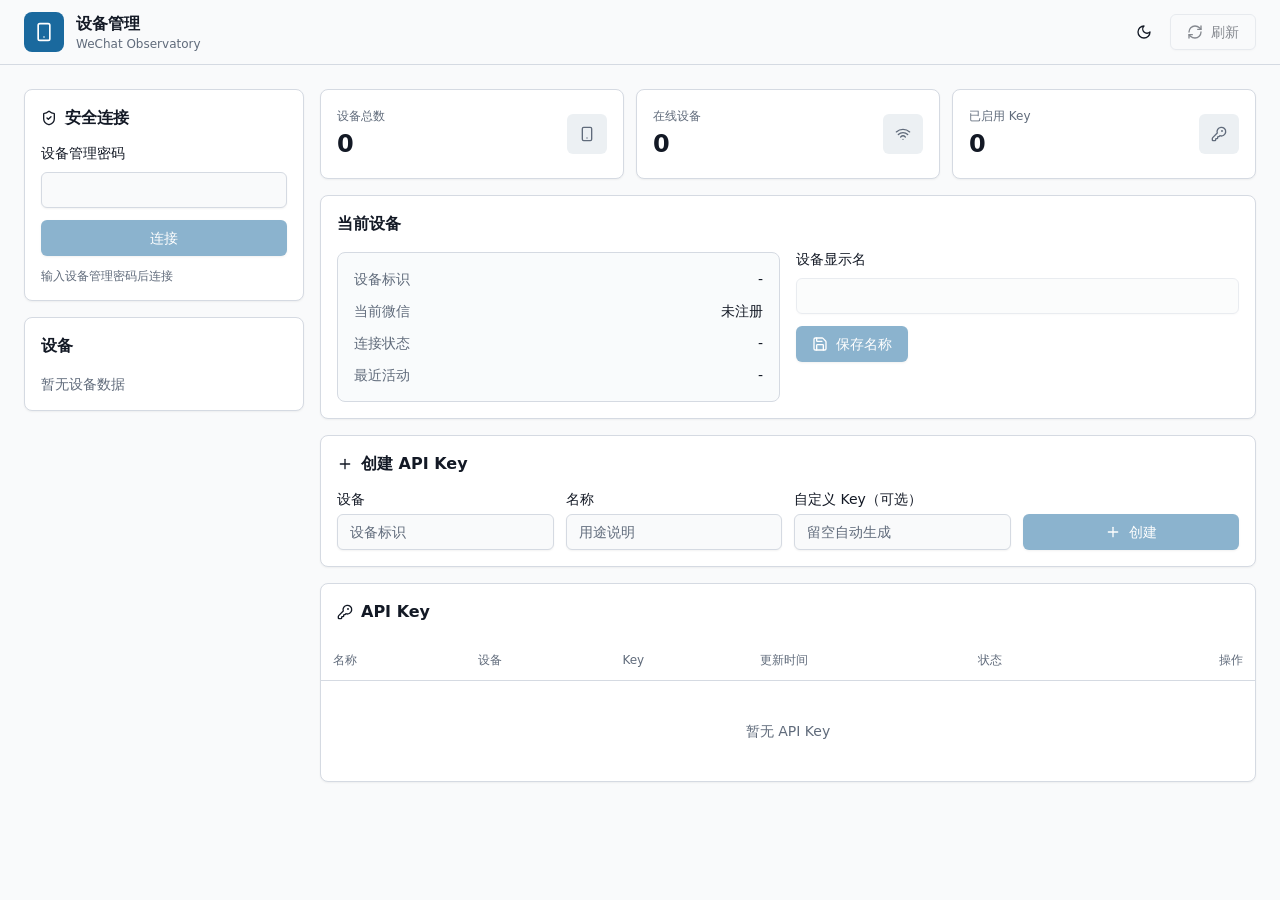
==== internal/bridge/device_dist/index.html @ bdcabf8f "Merge pull request #1 from jinshenganyuci/fix/wechat-8079 Fix WeChat 8.0.79 hooks and align module/s" ====
<!doctype html>
<html lang="zh-CN">
  <head>
    <meta charset="UTF-8" />
    <meta name="viewport" content="width=device-width, initial-scale=1.0, viewport-fit=cover" />
    <meta name="theme-color" content="#111827" />
    <meta name="apple-mobile-web-app-capable" content="yes" />
    <meta name="apple-mobile-web-app-status-bar-style" content="black-translucent" />
    <meta name="apple-mobile-web-app-title" content="设备管理" />
    <link rel="manifest" href="./device-manifest.webmanifest" />
    <link rel="icon" href="./device-icons/icon-192.png" type="image/png" />
    <link rel="apple-touch-icon" sizes="180x180" href="./device-icons/icon-180.png" />
    <title>设备管理</title>
    <script type="module" crossorigin src="./device-assets/index-0gPd97kE.js"></script>
    <link rel="stylesheet" crossorigin href="./device-assets/index-BCFhoFLR.css">
  </head>
  <body>
    <div id="root"></div>
  </body>
</html>
---- internal/bridge/device_dist/device-assets/index-BCFhoFLR.css ----
*,:before,:after{--tw-border-spacing-x: 0;--tw-border-spacing-y: 0;--tw-translate-x: 0;--tw-translate-y: 0;--tw-rotate: 0;--tw-skew-x: 0;--tw-skew-y: 0;--tw-scale-x: 1;--tw-scale-y: 1;--tw-pan-x: ;--tw-pan-y: ;--tw-pinch-zoom: ;--tw-scroll-snap-strictness: proximity;--tw-gradient-from-position: ;--tw-gradient-via-position: ;--tw-gradient-to-position: ;--tw-ordinal: ;--tw-slashed-zero: ;--tw-numeric-figure: ;--tw-numeric-spacing: ;--tw-numeric-fraction: ;--tw-ring-inset: ;--tw-ring-offset-width: 0px;--tw-ring-offset-color: #fff;--tw-ring-color: rgb(59 130 246 / .5);--tw-ring-offset-shadow: 0 0 #0000;--tw-ring-shadow: 0 0 #0000;--tw-shadow: 0 0 #0000;--tw-shadow-colored: 0 0 #0000;--tw-blur: ;--tw-brightness: ;--tw-contrast: ;--tw-grayscale: ;--tw-hue-rotate: ;--tw-invert: ;--tw-saturate: ;--tw-sepia: ;--tw-drop-shadow: ;--tw-backdrop-blur: ;--tw-backdrop-brightness: ;--tw-backdrop-contrast: ;--tw-backdrop-grayscale: ;--tw-backdrop-hue-rotate: ;--tw-backdrop-invert: ;--tw-backdrop-opacity: ;--tw-backdrop-saturate: ;--tw-backdrop-sepia: ;--tw-contain-size: ;--tw-contain-layout: ;--tw-contain-paint: ;--tw-contain-style: }::backdrop{--tw-border-spacing-x: 0;--tw-border-spacing-y: 0;--tw-translate-x: 0;--tw-translate-y: 0;--tw-rotate: 0;--tw-skew-x: 0;--tw-skew-y: 0;--tw-scale-x: 1;--tw-scale-y: 1;--tw-pan-x: ;--tw-pan-y: ;--tw-pinch-zoom: ;--tw-scroll-snap-strictness: proximity;--tw-gradient-from-position: ;--tw-gradient-via-position: ;--tw-gradient-to-position: ;--tw-ordinal: ;--tw-slashed-zero: ;--tw-numeric-figure: ;--tw-numeric-spacing: ;--tw-numeric-fraction: ;--tw-ring-inset: ;--tw-ring-offset-width: 0px;--tw-ring-offset-color: #fff;--tw-ring-color: rgb(59 130 246 / .5);--tw-ring-offset-shadow: 0 0 #0000;--tw-ring-shadow: 0 0 #0000;--tw-shadow: 0 0 #0000;--tw-shadow-colored: 0 0 #0000;--tw-blur: ;--tw-brightness: ;--tw-contrast: ;--tw-grayscale: ;--tw-hue-rotate: ;--tw-invert: ;--tw-saturate: ;--tw-sepia: ;--tw-drop-shadow: ;--tw-backdrop-blur: ;--tw-backdrop-brightness: ;--tw-backdrop-contrast: ;--tw-backdrop-grayscale: ;--tw-backdrop-hue-rotate: ;--tw-backdrop-invert: ;--tw-backdrop-opacity: ;--tw-backdrop-saturate: ;--tw-backdrop-sepia: ;--tw-contain-size: ;--tw-contain-layout: ;--tw-contain-paint: ;--tw-contain-style: }*,:before,:after{box-sizing:border-box;border-width:0;border-style:solid;border-color:#e5e7eb}:before,:after{--tw-content: ""}html,:host{line-height:1.5;-webkit-text-size-adjust:100%;-moz-tab-size:4;-o-tab-size:4;tab-size:4;font-family:ui-sans-serif,system-ui,sans-serif,"Apple Color Emoji","Segoe UI Emoji",Segoe UI Symbol,"Noto Color Emoji";font-feature-settings:normal;font-variation-settings:normal;-webkit-tap-highlight-color:transparent}body{margin:0;line-height:inherit}hr{height:0;color:inherit;border-top-width:1px}abbr:where([title]){-webkit-text-decoration:underline dotted;text-decoration:underline dotted}h1,h2,h3,h4,h5,h6{font-size:inherit;font-weight:inherit}a{color:inherit;text-decoration:inherit}b,strong{font-weight:bolder}code,kbd,samp,pre{font-family:ui-monospace,SFMono-Regular,Menlo,Monaco,Consolas,Liberation Mono,Courier New,monospace;font-feature-settings:normal;font-variation-settings:normal;font-size:1em}small{font-size:80%}sub,sup{font-size:75%;line-height:0;position:relative;vertical-align:baseline}sub{bottom:-.25em}sup{top:-.5em}table{text-indent:0;border-color:inherit;border-collapse:collapse}button,input,optgroup,select,textarea{font-family:inherit;font-feature-settings:inherit;font-variation-settings:inherit;font-size:100%;font-weight:inherit;line-height:inherit;letter-spacing:inherit;color:inherit;margin:0;padding:0}button,select{text-transform:none}button,input:where([type=button]),input:where([type=reset]),input:where([type=submit]){-webkit-appearance:button;background-color:transparent;background-image:none}:-moz-focusring{outline:auto}:-moz-ui-invalid{box-shadow:none}progress{vertical-align:baseline}::-webkit-inner-spin-button,::-webkit-outer-spin-button{height:auto}[type=search]{-webkit-appearance:textfield;outline-offset:-2px}::-webkit-search-decoration{-webkit-appearance:none}::-webkit-file-upload-button{-webkit-appearance:button;font:inherit}summary{display:list-item}blockquote,dl,dd,h1,h2,h3,h4,h5,h6,hr,figure,p,pre{margin:0}fieldset{margin:0;padding:0}legend{padding:0}ol,ul,menu{list-style:none;margin:0;padding:0}dialog{padding:0}textarea{resize:vertical}input::-moz-placeholder,textarea::-moz-placeholder{opacity:1;color:#9ca3af}input::placeholder,textarea::placeholder{opacity:1;color:#9ca3af}button,[role=button]{cursor:pointer}:disabled{cursor:default}img,svg,video,canvas,audio,iframe,embed,object{display:block;vertical-align:middle}img,video{max-width:100%;height:auto}[hidden]:where(:not([hidden=until-found])){display:none}:root{--background: 210 20% 98%;--foreground: 222 31% 11%;--card: 0 0% 100%;--card-foreground: 222 31% 11%;--primary: 204 72% 36%;--primary-foreground: 0 0% 100%;--secondary: 210 24% 94%;--secondary-foreground: 222 31% 14%;--muted: 214 20% 94%;--muted-foreground: 215 12% 43%;--destructive: 5 73% 42%;--destructive-foreground: 0 0% 100%;--border: 214 18% 86%;--input: 214 18% 86%;--ring: 204 72% 36%;--radius: .5rem}.dark{--background: 222 27% 8%;--foreground: 210 28% 96%;--card: 220 24% 11%;--card-foreground: 210 28% 96%;--primary: 201 88% 43%;--primary-foreground: 0 0% 100%;--secondary: 217 18% 18%;--secondary-foreground: 210 28% 96%;--muted: 219 19% 15%;--muted-foreground: 214 12% 70%;--destructive: 4 72% 48%;--destructive-foreground: 0 0% 100%;--border: 217 18% 24%;--input: 217 18% 24%;--ring: 201 88% 43%}*{border-color:hsl(var(--border))}body{margin:0;min-width:320px;background-color:hsl(var(--background));color:hsl(var(--foreground));font-family:Inter,ui-sans-serif,system-ui,-apple-system,BlinkMacSystemFont,Segoe UI,sans-serif}#root{min-height:100vh}button,input{letter-spacing:0}.fixed{position:fixed}.absolute{position:absolute}.relative{position:relative}.sticky{position:sticky}.inset-0{top:0;right:0;bottom:0;left:0}.right-2{right:.5rem}.top-0{top:0}.top-2{top:.5rem}.z-10{z-index:10}.z-20{z-index:20}.z-50{z-index:50}.mx-auto{margin-left:auto;margin-right:auto}.mb-4{margin-bottom:1rem}.mr-1{margin-right:.25rem}.mt-1{margin-top:.25rem}.mt-5{margin-top:1.25rem}.block{display:block}.flex{display:flex}.inline-flex{display:inline-flex}.table{display:table}.grid{display:grid}.hidden{display:none}.h-10{height:2.5rem}.h-3{height:.75rem}.h-3\.5{height:.875rem}.h-4{height:1rem}.h-5{height:1.25rem}.h-6{height:1.5rem}.h-7{height:1.75rem}.h-8{height:2rem}.h-9{height:2.25rem}.min-h-\[88px\]{min-height:88px}.min-h-\[96px\]{min-height:96px}.min-h-screen{min-height:100vh}.w-10{width:2.5rem}.w-3{width:.75rem}.w-3\.5{width:.875rem}.w-4{width:1rem}.w-5{width:1.25rem}.w-9{width:2.25rem}.w-fit{width:-moz-fit-content;width:fit-content}.w-full{width:100%}.min-w-0{min-width:0px}.max-w-\[1500px\]{max-width:1500px}.max-w-\[260px\]{max-width:260px}.max-w-lg{max-width:32rem}.shrink-0{flex-shrink:0}.caption-bottom{caption-side:bottom}@keyframes spin{to{transform:rotate(360deg)}}.animate-spin{animation:spin 1s linear infinite}.resize-y{resize:vertical}.flex-wrap{flex-wrap:wrap}.place-items-center{place-items:center}.content-start{align-content:flex-start}.items-start{align-items:flex-start}.items-end{align-items:flex-end}.items-center{align-items:center}.justify-end{justify-content:flex-end}.justify-center{justify-content:center}.justify-between{justify-content:space-between}.gap-1{gap:.25rem}.gap-1\.5{gap:.375rem}.gap-2{gap:.5rem}.gap-3{gap:.75rem}.gap-4{gap:1rem}.gap-x-3{-moz-column-gap:.75rem;column-gap:.75rem}.gap-y-1{row-gap:.25rem}.overflow-x-auto{overflow-x:auto}.truncate{overflow:hidden;text-overflow:ellipsis;white-space:nowrap}.whitespace-nowrap{white-space:nowrap}.break-words{overflow-wrap:break-word}.break-all{word-break:break-all}.rounded{border-radius:.25rem}.rounded-lg{border-radius:var(--radius)}.rounded-md{border-radius:calc(var(--radius) - 2px)}.border{border-width:1px}.border-b{border-bottom-width:1px}.border-t{border-top-width:1px}.border-amber-200{--tw-border-opacity: 1;border-color:rgb(253 230 138 / var(--tw-border-opacity, 1))}.border-emerald-200{--tw-border-opacity: 1;border-color:rgb(167 243 208 / var(--tw-border-opacity, 1))}.border-input{border-color:hsl(var(--input))}.border-primary{border-color:hsl(var(--primary))}.border-sky-300{--tw-border-opacity: 1;border-color:rgb(125 211 252 / var(--tw-border-opacity, 1))}.border-transparent{border-color:transparent}.bg-amber-50{--tw-bg-opacity: 1;background-color:rgb(255 251 235 / var(--tw-bg-opacity, 1))}.bg-background{background-color:hsl(var(--background))}.bg-background\/95{background-color:hsl(var(--background) / .95)}.bg-black\/35{background-color:#00000059}.bg-card{background-color:hsl(var(--card))}.bg-destructive{background-color:hsl(var(--destructive))}.bg-emerald-50{--tw-bg-opacity: 1;background-color:rgb(236 253 245 / var(--tw-bg-opacity, 1))}.bg-muted{background-color:hsl(var(--muted))}.bg-primary{background-color:hsl(var(--primary))}.bg-secondary{background-color:hsl(var(--secondary))}.bg-secondary\/30{background-color:hsl(var(--secondary) / .3)}.p-0{padding:0}.p-1{padding:.25rem}.p-2{padding:.5rem}.p-3{padding:.75rem}.p-4{padding:1rem}.p-5{padding:1.25rem}.px-2{padding-left:.5rem;padding-right:.5rem}.px-3{padding-left:.75rem;padding-right:.75rem}.px-4{padding-left:1rem;padding-right:1rem}.py-1{padding-top:.25rem;padding-bottom:.25rem}.py-10{padding-top:2.5rem;padding-bottom:2.5rem}.py-2{padding-top:.5rem;padding-bottom:.5rem}.py-3{padding-top:.75rem;padding-bottom:.75rem}.py-6{padding-top:1.5rem;padding-bottom:1.5rem}.pb-3{padding-bottom:.75rem}.pt-0{padding-top:0}.pt-2{padding-top:.5rem}.text-left{text-align:left}.text-center{text-align:center}.text-right{text-align:right}.align-top{vertical-align:top}.align-middle{vertical-align:middle}.font-mono{font-family:ui-monospace,SFMono-Regular,Menlo,Monaco,Consolas,Liberation Mono,Courier New,monospace}.text-2xl{font-size:1.5rem;line-height:2rem}.text-base{font-size:1rem;line-height:1.5rem}.text-lg{font-size:1.125rem;line-height:1.75rem}.text-sm{font-size:.875rem;line-height:1.25rem}.text-xs{font-size:.75rem;line-height:1rem}.font-medium{font-weight:500}.font-normal{font-weight:400}.font-semibold{font-weight:600}.leading-5{line-height:1.25rem}.leading-none{line-height:1}.tracking-normal{letter-spacing:0em}.text-amber-700{--tw-text-opacity: 1;color:rgb(180 83 9 / var(--tw-text-opacity, 1))}.text-card-foreground{color:hsl(var(--card-foreground))}.text-destructive{color:hsl(var(--destructive))}.text-destructive-foreground{color:hsl(var(--destructive-foreground))}.text-emerald-700{--tw-text-opacity: 1;color:rgb(4 120 87 / var(--tw-text-opacity, 1))}.text-foreground{color:hsl(var(--foreground))}.text-muted-foreground{color:hsl(var(--muted-foreground))}.text-primary-foreground{color:hsl(var(--primary-foreground))}.text-secondary-foreground{color:hsl(var(--secondary-foreground))}.text-sky-700{--tw-text-opacity: 1;color:rgb(3 105 161 / var(--tw-text-opacity, 1))}.accent-primary{accent-color:hsl(var(--primary))}.shadow{--tw-shadow: 0 1px 3px 0 rgb(0 0 0 / .1), 0 1px 2px -1px rgb(0 0 0 / .1);--tw-shadow-colored: 0 1px 3px 0 var(--tw-shadow-color), 0 1px 2px -1px var(--tw-shadow-color);box-shadow:var(--tw-ring-offset-shadow, 0 0 #0000),var(--tw-ring-shadow, 0 0 #0000),var(--tw-shadow)}.shadow-lg{--tw-shadow: 0 10px 15px -3px rgb(0 0 0 / .1), 0 4px 6px -4px rgb(0 0 0 / .1);--tw-shadow-colored: 0 10px 15px -3px var(--tw-shadow-color), 0 4px 6px -4px var(--tw-shadow-color);box-shadow:var(--tw-ring-offset-shadow, 0 0 #0000),var(--tw-ring-shadow, 0 0 #0000),var(--tw-shadow)}.shadow-sm{--tw-shadow: 0 1px 2px 0 rgb(0 0 0 / .05);--tw-shadow-colored: 0 1px 2px 0 var(--tw-shadow-color);box-shadow:var(--tw-ring-offset-shadow, 0 0 #0000),var(--tw-ring-shadow, 0 0 #0000),var(--tw-shadow)}.outline{outline-style:solid}.filter{filter:var(--tw-blur) var(--tw-brightness) var(--tw-contrast) var(--tw-grayscale) var(--tw-hue-rotate) var(--tw-invert) var(--tw-saturate) var(--tw-sepia) var(--tw-drop-shadow)}.backdrop-blur{--tw-backdrop-blur: blur(8px);-webkit-backdrop-filter:var(--tw-backdrop-blur) var(--tw-backdrop-brightness) var(--tw-backdrop-contrast) var(--tw-backdrop-grayscale) var(--tw-backdrop-hue-rotate) var(--tw-backdrop-invert) var(--tw-backdrop-opacity) var(--tw-backdrop-saturate) var(--tw-backdrop-sepia);backdrop-filter:var(--tw-backdrop-blur) var(--tw-backdrop-brightness) var(--tw-backdrop-contrast) var(--tw-backdrop-grayscale) var(--tw-backdrop-hue-rotate) var(--tw-backdrop-invert) var(--tw-backdrop-opacity) var(--tw-backdrop-saturate) var(--tw-backdrop-sepia)}.transition-colors{transition-property:color,background-color,border-color,text-decoration-color,fill,stroke;transition-timing-function:cubic-bezier(.4,0,.2,1);transition-duration:.15s}@keyframes enter{0%{opacity:var(--tw-enter-opacity, 1);transform:translate3d(var(--tw-enter-translate-x, 0),var(--tw-enter-translate-y, 0),0) scale3d(var(--tw-enter-scale, 1),var(--tw-enter-scale, 1),var(--tw-enter-scale, 1)) rotate(var(--tw-enter-rotate, 0))}}@keyframes exit{to{opacity:var(--tw-exit-opacity, 1);transform:translate3d(var(--tw-exit-translate-x, 0),var(--tw-exit-translate-y, 0),0) scale3d(var(--tw-exit-scale, 1),var(--tw-exit-scale, 1),var(--tw-exit-scale, 1)) rotate(var(--tw-exit-rotate, 0))}}.placeholder\:text-muted-foreground::-moz-placeholder{color:hsl(var(--muted-foreground))}.placeholder\:text-muted-foreground::placeholder{color:hsl(var(--muted-foreground))}.hover\:bg-destructive\/90:hover{background-color:hsl(var(--destructive) / .9)}.hover\:bg-primary\/90:hover{background-color:hsl(var(--primary) / .9)}.hover\:bg-secondary:hover{background-color:hsl(var(--secondary))}.hover\:bg-secondary\/60:hover{background-color:hsl(var(--secondary) / .6)}.hover\:bg-secondary\/80:hover{background-color:hsl(var(--secondary) / .8)}.hover\:text-foreground:hover{color:hsl(var(--foreground))}.focus-visible\:outline-none:focus-visible{outline:2px solid transparent;outline-offset:2px}.focus-visible\:ring-1:focus-visible{--tw-ring-offset-shadow: var(--tw-ring-inset) 0 0 0 var(--tw-ring-offset-width) var(--tw-ring-offset-color);--tw-ring-shadow: var(--tw-ring-inset) 0 0 0 calc(1px + var(--tw-ring-offset-width)) var(--tw-ring-color);box-shadow:var(--tw-ring-offset-shadow),var(--tw-ring-shadow),var(--tw-shadow, 0 0 #0000)}.focus-visible\:ring-ring:focus-visible{--tw-ring-color: hsl(var(--ring))}.disabled\:pointer-events-none:disabled{pointer-events:none}.disabled\:cursor-not-allowed:disabled{cursor:not-allowed}.disabled\:opacity-50:disabled{opacity:.5}.dark\:border-amber-500\/35:is(.dark *){border-color:#f59e0b59}.dark\:border-emerald-500\/35:is(.dark *){border-color:#10b98159}.dark\:border-sky-500\/40:is(.dark *){border-color:#0ea5e966}.dark\:bg-amber-500\/15:is(.dark *){background-color:#f59e0b26}.dark\:bg-emerald-500\/15:is(.dark *){background-color:#10b98126}.dark\:text-amber-200:is(.dark *){--tw-text-opacity: 1;color:rgb(253 230 138 / var(--tw-text-opacity, 1))}.dark\:text-emerald-200:is(.dark *){--tw-text-opacity: 1;color:rgb(167 243 208 / var(--tw-text-opacity, 1))}.dark\:text-sky-200:is(.dark *){--tw-text-opacity: 1;color:rgb(186 230 253 / var(--tw-text-opacity, 1))}@media(min-width:640px){.sm\:flex{display:flex}.sm\:w-auto{width:auto}.sm\:grid-cols-3{grid-template-columns:repeat(3,minmax(0,1fr))}.sm\:items-start{align-items:flex-start}.sm\:justify-between{justify-content:space-between}.sm\:gap-3{gap:.75rem}}@media(min-width:768px){.md\:col-span-2{grid-column:span 2 / span 2}.md\:block{display:block}.md\:hidden{display:none}.md\:grid-cols-2{grid-template-columns:repeat(2,minmax(0,1fr))}.md\:grid-cols-4{grid-template-columns:repeat(4,minmax(0,1fr))}}@media(min-width:1024px){.lg\:grid-cols-\[280px_minmax\(0\,1fr\)\]{grid-template-columns:280px minmax(0,1fr)}.lg\:p-6{padding:1.5rem}.lg\:px-6{padding-left:1.5rem;padding-right:1.5rem}}.\[\&_tr\:last-child\]\:border-0 tr:last-child{border-width:0px}.\[\&_tr\]\:border-b tr{border-bottom-width:1px}
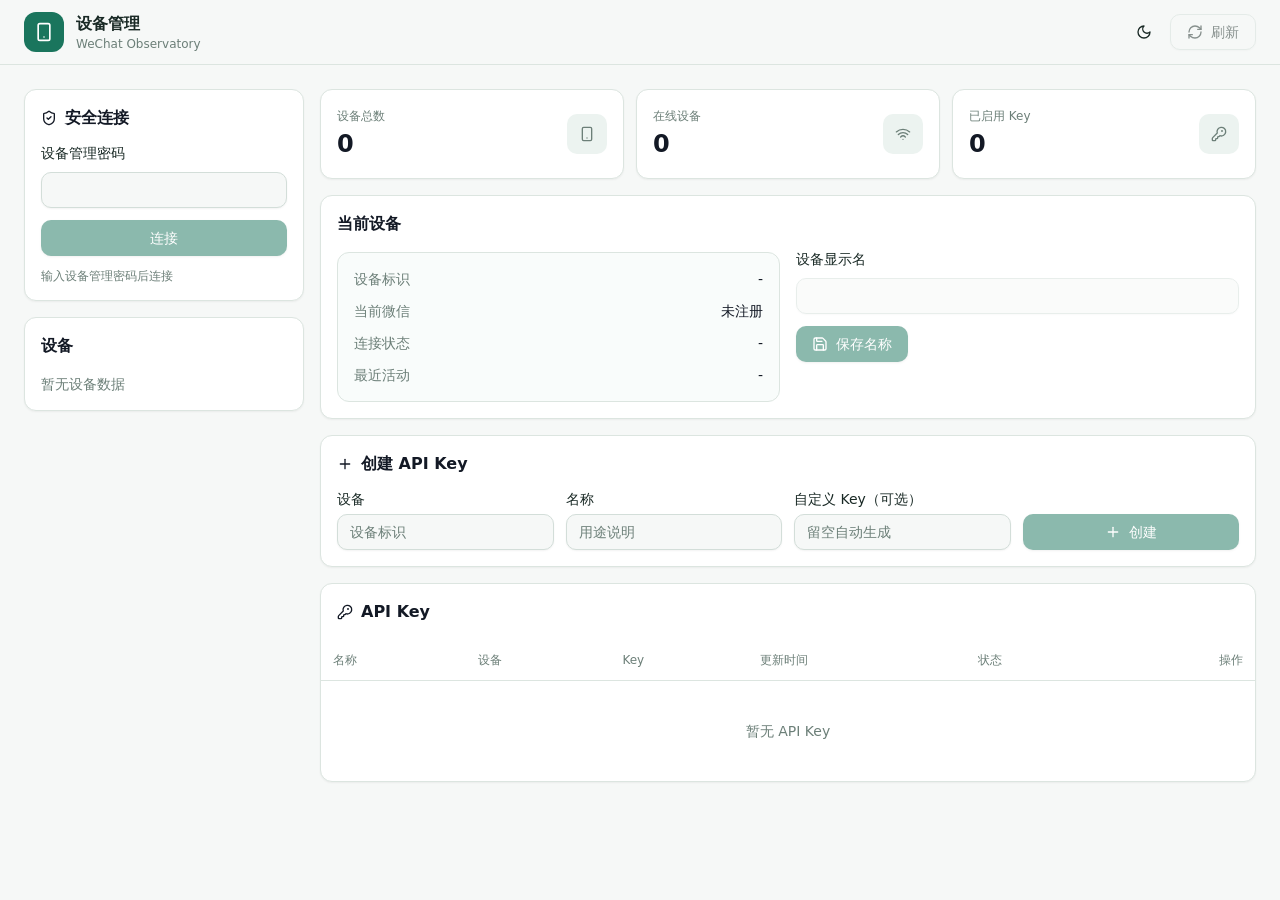
==== commit e4efeae0: "feat(admin): streamline workspace and restore live sessions automatically" ====
--- a/internal/bridge/device_dist/index.html
+++ b/internal/bridge/device_dist/index.html
@@ -11,8 +11,8 @@
     <link rel="icon" href="./device-icons/icon-192.png" type="image/png" />
     <link rel="apple-touch-icon" sizes="180x180" href="./device-icons/icon-180.png" />
     <title>设备管理</title>
-    <script type="module" crossorigin src="./device-assets/index-0gPd97kE.js"></script>
-    <link rel="stylesheet" crossorigin href="./device-assets/index-BCFhoFLR.css">
+    <script type="module" crossorigin src="./device-assets/index-DwWbbS6l.js"></script>
+    <link rel="stylesheet" crossorigin href="./device-assets/index-C5-2a9wk.css">
   </head>
   <body>
     <div id="root"></div>
--- a/internal/bridge/device_dist/device-assets/index-C5-2a9wk.css
+++ b/internal/bridge/device_dist/device-assets/index-C5-2a9wk.css
@@ -0,0 +1 @@
+*,:before,:after{--tw-border-spacing-x: 0;--tw-border-spacing-y: 0;--tw-translate-x: 0;--tw-translate-y: 0;--tw-rotate: 0;--tw-skew-x: 0;--tw-skew-y: 0;--tw-scale-x: 1;--tw-scale-y: 1;--tw-pan-x: ;--tw-pan-y: ;--tw-pinch-zoom: ;--tw-scroll-snap-strictness: proximity;--tw-gradient-from-position: ;--tw-gradient-via-position: ;--tw-gradient-to-position: ;--tw-ordinal: ;--tw-slashed-zero: ;--tw-numeric-figure: ;--tw-numeric-spacing: ;--tw-numeric-fraction: ;--tw-ring-inset: ;--tw-ring-offset-width: 0px;--tw-ring-offset-color: #fff;--tw-ring-color: rgb(59 130 246 / .5);--tw-ring-offset-shadow: 0 0 #0000;--tw-ring-shadow: 0 0 #0000;--tw-shadow: 0 0 #0000;--tw-shadow-colored: 0 0 #0000;--tw-blur: ;--tw-brightness: ;--tw-contrast: ;--tw-grayscale: ;--tw-hue-rotate: ;--tw-invert: ;--tw-saturate: ;--tw-sepia: ;--tw-drop-shadow: ;--tw-backdrop-blur: ;--tw-backdrop-brightness: ;--tw-backdrop-contrast: ;--tw-backdrop-grayscale: ;--tw-backdrop-hue-rotate: ;--tw-backdrop-invert: ;--tw-backdrop-opacity: ;--tw-backdrop-saturate: ;--tw-backdrop-sepia: ;--tw-contain-size: ;--tw-contain-layout: ;--tw-contain-paint: ;--tw-contain-style: }::backdrop{--tw-border-spacing-x: 0;--tw-border-spacing-y: 0;--tw-translate-x: 0;--tw-translate-y: 0;--tw-rotate: 0;--tw-skew-x: 0;--tw-skew-y: 0;--tw-scale-x: 1;--tw-scale-y: 1;--tw-pan-x: ;--tw-pan-y: ;--tw-pinch-zoom: ;--tw-scroll-snap-strictness: proximity;--tw-gradient-from-position: ;--tw-gradient-via-position: ;--tw-gradient-to-position: ;--tw-ordinal: ;--tw-slashed-zero: ;--tw-numeric-figure: ;--tw-numeric-spacing: ;--tw-numeric-fraction: ;--tw-ring-inset: ;--tw-ring-offset-width: 0px;--tw-ring-offset-color: #fff;--tw-ring-color: rgb(59 130 246 / .5);--tw-ring-offset-shadow: 0 0 #0000;--tw-ring-shadow: 0 0 #0000;--tw-shadow: 0 0 #0000;--tw-shadow-colored: 0 0 #0000;--tw-blur: ;--tw-brightness: ;--tw-contrast: ;--tw-grayscale: ;--tw-hue-rotate: ;--tw-invert: ;--tw-saturate: ;--tw-sepia: ;--tw-drop-shadow: ;--tw-backdrop-blur: ;--tw-backdrop-brightness: ;--tw-backdrop-contrast: ;--tw-backdrop-grayscale: ;--tw-backdrop-hue-rotate: ;--tw-backdrop-invert: ;--tw-backdrop-opacity: ;--tw-backdrop-saturate: ;--tw-backdrop-sepia: ;--tw-contain-size: ;--tw-contain-layout: ;--tw-contain-paint: ;--tw-contain-style: }*,:before,:after{box-sizing:border-box;border-width:0;border-style:solid;border-color:#e5e7eb}:before,:after{--tw-content: ""}html,:host{line-height:1.5;-webkit-text-size-adjust:100%;-moz-tab-size:4;-o-tab-size:4;tab-size:4;font-family:ui-sans-serif,system-ui,sans-serif,"Apple Color Emoji","Segoe UI Emoji",Segoe UI Symbol,"Noto Color Emoji";font-feature-settings:normal;font-variation-settings:normal;-webkit-tap-highlight-color:transparent}body{margin:0;line-height:inherit}hr{height:0;color:inherit;border-top-width:1px}abbr:where([title]){-webkit-text-decoration:underline dotted;text-decoration:underline dotted}h1,h2,h3,h4,h5,h6{font-size:inherit;font-weight:inherit}a{color:inherit;text-decoration:inherit}b,strong{font-weight:bolder}code,kbd,samp,pre{font-family:ui-monospace,SFMono-Regular,Menlo,Monaco,Consolas,Liberation Mono,Courier New,monospace;font-feature-settings:normal;font-variation-settings:normal;font-size:1em}small{font-size:80%}sub,sup{font-size:75%;line-height:0;position:relative;vertical-align:baseline}sub{bottom:-.25em}sup{top:-.5em}table{text-indent:0;border-color:inherit;border-collapse:collapse}button,input,optgroup,select,textarea{font-family:inherit;font-feature-settings:inherit;font-variation-settings:inherit;font-size:100%;font-weight:inherit;line-height:inherit;letter-spacing:inherit;color:inherit;margin:0;padding:0}button,select{text-transform:none}button,input:where([type=button]),input:where([type=reset]),input:where([type=submit]){-webkit-appearance:button;background-color:transparent;background-image:none}:-moz-focusring{outline:auto}:-moz-ui-invalid{box-shadow:none}progress{vertical-align:baseline}::-webkit-inner-spin-button,::-webkit-outer-spin-button{height:auto}[type=search]{-webkit-appearance:textfield;outline-offset:-2px}::-webkit-search-decoration{-webkit-appearance:none}::-webkit-file-upload-button{-webkit-appearance:button;font:inherit}summary{display:list-item}blockquote,dl,dd,h1,h2,h3,h4,h5,h6,hr,figure,p,pre{margin:0}fieldset{margin:0;padding:0}legend{padding:0}ol,ul,menu{list-style:none;margin:0;padding:0}dialog{padding:0}textarea{resize:vertical}input::-moz-placeholder,textarea::-moz-placeholder{opacity:1;color:#9ca3af}input::placeholder,textarea::placeholder{opacity:1;color:#9ca3af}button,[role=button]{cursor:pointer}:disabled{cursor:default}img,svg,video,canvas,audio,iframe,embed,object{display:block;vertical-align:middle}img,video{max-width:100%;height:auto}[hidden]:where(:not([hidden=until-found])){display:none}:root{--background: 150 15% 97%;--foreground: 164 24% 13%;--card: 0 0% 100%;--card-foreground: 222 31% 11%;--primary: 164 64% 28%;--primary-foreground: 0 0% 100%;--secondary: 154 24% 94%;--secondary-foreground: 164 24% 18%;--muted: 150 12% 94%;--muted-foreground: 160 8% 46%;--destructive: 5 73% 42%;--destructive-foreground: 0 0% 100%;--border: 150 14% 88%;--input: 150 14% 85%;--ring: 164 64% 28%;--radius: .75rem}.dark{--background: 165 14% 8%;--foreground: 150 16% 93%;--card: 165 13% 11%;--card-foreground: 150 16% 93%;--primary: 158 47% 58%;--primary-foreground: 164 35% 10%;--secondary: 164 15% 17%;--secondary-foreground: 150 16% 93%;--muted: 164 12% 15%;--muted-foreground: 155 10% 63%;--destructive: 4 72% 48%;--destructive-foreground: 0 0% 100%;--border: 164 12% 22%;--input: 164 12% 26%;--ring: 158 47% 58%}*{border-color:hsl(var(--border))}body{margin:0;min-width:320px;background-color:hsl(var(--background));color:hsl(var(--foreground));font-family:Inter,ui-sans-serif,system-ui,-apple-system,BlinkMacSystemFont,Segoe UI,sans-serif}#root{min-height:100vh}button,input{letter-spacing:0}:focus-visible{outline:2px solid hsl(var(--ring));outline-offset:3px}button{cursor:pointer}button:disabled{cursor:default}[hidden]{display:none!important}.device-dot.offline{background-color:hsl(var(--muted-foreground))}.visible{visibility:visible}.fixed{position:fixed}.absolute{position:absolute}.relative{position:relative}.sticky{position:sticky}.inset-0{top:0;right:0;bottom:0;left:0}.right-2{right:.5rem}.top-0{top:0}.top-2{top:.5rem}.z-10{z-index:10}.z-20{z-index:20}.z-50{z-index:50}.mx-auto{margin-left:auto;margin-right:auto}.my-2{margin-top:.5rem;margin-bottom:.5rem}.mb-4{margin-bottom:1rem}.mr-1{margin-right:.25rem}.mt-1{margin-top:.25rem}.mt-2{margin-top:.5rem}.mt-5{margin-top:1.25rem}.block{display:block}.flex{display:flex}.inline-flex{display:inline-flex}.table{display:table}.grid{display:grid}.hidden{display:none}.h-10{height:2.5rem}.h-3{height:.75rem}.h-3\.5{height:.875rem}.h-4{height:1rem}.h-5{height:1.25rem}.h-6{height:1.5rem}.h-7{height:1.75rem}.h-8{height:2rem}.h-9{height:2.25rem}.h-auto{height:auto}.max-h-\[420px\]{max-height:420px}.min-h-\[88px\]{min-height:88px}.min-h-\[96px\]{min-height:96px}.min-h-screen{min-height:100vh}.w-10{width:2.5rem}.w-3{width:.75rem}.w-3\.5{width:.875rem}.w-4{width:1rem}.w-5{width:1.25rem}.w-9{width:2.25rem}.w-fit{width:-moz-fit-content;width:fit-content}.w-full{width:100%}.min-w-0{min-width:0px}.max-w-\[1500px\]{max-width:1500px}.max-w-\[260px\]{max-width:260px}.max-w-lg{max-width:32rem}.shrink-0{flex-shrink:0}.caption-bottom{caption-side:bottom}@keyframes spin{to{transform:rotate(360deg)}}.animate-spin{animation:spin 1s linear infinite}.cursor-pointer{cursor:pointer}.resize-y{resize:vertical}.scroll-mt-32{scroll-margin-top:8rem}.flex-wrap{flex-wrap:wrap}.place-items-center{place-items:center}.content-start{align-content:flex-start}.items-start{align-items:flex-start}.items-end{align-items:flex-end}.items-center{align-items:center}.justify-end{justify-content:flex-end}.justify-center{justify-content:center}.justify-between{justify-content:space-between}.gap-1{gap:.25rem}.gap-1\.5{gap:.375rem}.gap-2{gap:.5rem}.gap-3{gap:.75rem}.gap-4{gap:1rem}.gap-x-3{-moz-column-gap:.75rem;column-gap:.75rem}.gap-y-1{row-gap:.25rem}.overflow-x-auto{overflow-x:auto}.overflow-y-auto{overflow-y:auto}.truncate{overflow:hidden;text-overflow:ellipsis;white-space:nowrap}.whitespace-nowrap{white-space:nowrap}.whitespace-pre-wrap{white-space:pre-wrap}.break-words{overflow-wrap:break-word}.break-all{word-break:break-all}.rounded{border-radius:.25rem}.rounded-lg{border-radius:var(--radius)}.rounded-md{border-radius:calc(var(--radius) - 2px)}.border{border-width:1px}.border-b{border-bottom-width:1px}.border-t{border-top-width:1px}.border-dashed{border-style:dashed}.border-amber-200{--tw-border-opacity: 1;border-color:rgb(253 230 138 / var(--tw-border-opacity, 1))}.border-emerald-200{--tw-border-opacity: 1;border-color:rgb(167 243 208 / var(--tw-border-opacity, 1))}.border-input{border-color:hsl(var(--input))}.border-primary{border-color:hsl(var(--primary))}.border-sky-300{--tw-border-opacity: 1;border-color:rgb(125 211 252 / var(--tw-border-opacity, 1))}.border-transparent{border-color:transparent}.bg-amber-50{--tw-bg-opacity: 1;background-color:rgb(255 251 235 / var(--tw-bg-opacity, 1))}.bg-background{background-color:hsl(var(--background))}.bg-background\/95{background-color:hsl(var(--background) / .95)}.bg-black\/35{background-color:#00000059}.bg-card{background-color:hsl(var(--card))}.bg-destructive{background-color:hsl(var(--destructive))}.bg-emerald-50{--tw-bg-opacity: 1;background-color:rgb(236 253 245 / var(--tw-bg-opacity, 1))}.bg-muted{background-color:hsl(var(--muted))}.bg-primary{background-color:hsl(var(--primary))}.bg-secondary{background-color:hsl(var(--secondary))}.bg-secondary\/30{background-color:hsl(var(--secondary) / .3)}.bg-secondary\/40{background-color:hsl(var(--secondary) / .4)}.p-0{padding:0}.p-1{padding:.25rem}.p-2{padding:.5rem}.p-3{padding:.75rem}.p-4{padding:1rem}.p-5{padding:1.25rem}.px-2{padding-left:.5rem;padding-right:.5rem}.px-3{padding-left:.75rem;padding-right:.75rem}.px-4{padding-left:1rem;padding-right:1rem}.py-1{padding-top:.25rem;padding-bottom:.25rem}.py-10{padding-top:2.5rem;padding-bottom:2.5rem}.py-2{padding-top:.5rem;padding-bottom:.5rem}.py-3{padding-top:.75rem;padding-bottom:.75rem}.py-6{padding-top:1.5rem;padding-bottom:1.5rem}.pb-3{padding-bottom:.75rem}.pt-0{padding-top:0}.pt-2{padding-top:.5rem}.text-left{text-align:left}.text-center{text-align:center}.text-right{text-align:right}.align-top{vertical-align:top}.align-middle{vertical-align:middle}.font-mono{font-family:ui-monospace,SFMono-Regular,Menlo,Monaco,Consolas,Liberation Mono,Courier New,monospace}.text-2xl{font-size:1.5rem;line-height:2rem}.text-base{font-size:1rem;line-height:1.5rem}.text-lg{font-size:1.125rem;line-height:1.75rem}.text-sm{font-size:.875rem;line-height:1.25rem}.text-xs{font-size:.75rem;line-height:1rem}.font-medium{font-weight:500}.font-semibold{font-weight:600}.leading-5{line-height:1.25rem}.leading-none{line-height:1}.tracking-normal{letter-spacing:0em}.text-amber-700{--tw-text-opacity: 1;color:rgb(180 83 9 / var(--tw-text-opacity, 1))}.text-card-foreground{color:hsl(var(--card-foreground))}.text-destructive{color:hsl(var(--destructive))}.text-destructive-foreground{color:hsl(var(--destructive-foreground))}.text-emerald-700{--tw-text-opacity: 1;color:rgb(4 120 87 / var(--tw-text-opacity, 1))}.text-foreground{color:hsl(var(--foreground))}.text-muted-foreground{color:hsl(var(--muted-foreground))}.text-primary-foreground{color:hsl(var(--primary-foreground))}.text-secondary-foreground{color:hsl(var(--secondary-foreground))}.text-sky-700{--tw-text-opacity: 1;color:rgb(3 105 161 / var(--tw-text-opacity, 1))}.accent-primary{accent-color:hsl(var(--primary))}.shadow{--tw-shadow: 0 1px 3px 0 rgb(0 0 0 / .1), 0 1px 2px -1px rgb(0 0 0 / .1);--tw-shadow-colored: 0 1px 3px 0 var(--tw-shadow-color), 0 1px 2px -1px var(--tw-shadow-color);box-shadow:var(--tw-ring-offset-shadow, 0 0 #0000),var(--tw-ring-shadow, 0 0 #0000),var(--tw-shadow)}.shadow-lg{--tw-shadow: 0 10px 15px -3px rgb(0 0 0 / .1), 0 4px 6px -4px rgb(0 0 0 / .1);--tw-shadow-colored: 0 10px 15px -3px var(--tw-shadow-color), 0 4px 6px -4px var(--tw-shadow-color);box-shadow:var(--tw-ring-offset-shadow, 0 0 #0000),var(--tw-ring-shadow, 0 0 #0000),var(--tw-shadow)}.shadow-sm{--tw-shadow: 0 1px 2px 0 rgb(0 0 0 / .05);--tw-shadow-colored: 0 1px 2px 0 var(--tw-shadow-color);box-shadow:var(--tw-ring-offset-shadow, 0 0 #0000),var(--tw-ring-shadow, 0 0 #0000),var(--tw-shadow)}.outline{outline-style:solid}.filter{filter:var(--tw-blur) var(--tw-brightness) var(--tw-contrast) var(--tw-grayscale) var(--tw-hue-rotate) var(--tw-invert) var(--tw-saturate) var(--tw-sepia) var(--tw-drop-shadow)}.backdrop-blur{--tw-backdrop-blur: blur(8px);-webkit-backdrop-filter:var(--tw-backdrop-blur) var(--tw-backdrop-brightness) var(--tw-backdrop-contrast) var(--tw-backdrop-grayscale) var(--tw-backdrop-hue-rotate) var(--tw-backdrop-invert) var(--tw-backdrop-opacity) var(--tw-backdrop-saturate) var(--tw-backdrop-sepia);backdrop-filter:var(--tw-backdrop-blur) var(--tw-backdrop-brightness) var(--tw-backdrop-contrast) var(--tw-backdrop-grayscale) var(--tw-backdrop-hue-rotate) var(--tw-backdrop-invert) var(--tw-backdrop-opacity) var(--tw-backdrop-saturate) var(--tw-backdrop-sepia)}.transition-colors{transition-property:color,background-color,border-color,text-decoration-color,fill,stroke;transition-timing-function:cubic-bezier(.4,0,.2,1);transition-duration:.15s}@keyframes enter{0%{opacity:var(--tw-enter-opacity, 1);transform:translate3d(var(--tw-enter-translate-x, 0),var(--tw-enter-translate-y, 0),0) scale3d(var(--tw-enter-scale, 1),var(--tw-enter-scale, 1),var(--tw-enter-scale, 1)) rotate(var(--tw-enter-rotate, 0))}}@keyframes exit{to{opacity:var(--tw-exit-opacity, 1);transform:translate3d(var(--tw-exit-translate-x, 0),var(--tw-exit-translate-y, 0),0) scale3d(var(--tw-exit-scale, 1),var(--tw-exit-scale, 1),var(--tw-exit-scale, 1)) rotate(var(--tw-exit-rotate, 0))}}@media(min-width:1600px){.conversation-grid{grid-template-columns:340px minmax(0,1fr)}.message-timeline{height:430px}}@media(max-width:1199px){.app-sidebar{width:200px;padding-inline:12px}.app-body{margin-left:200px}.app-main,.app-topbar{padding-inline:20px}.conversation-grid{grid-template-columns:260px minmax(0,1fr);gap:16px}.summary-metrics{gap:18px;padding-left:18px}}@media(max-width:900px){.app-sidebar{position:static;width:auto;padding:16px 20px 0}.app-brand{margin-bottom:16px;padding:0}.app-nav{display:flex;gap:6px;padding-bottom:12px}.app-nav button{flex:1;justify-content:center;padding-inline:10px;min-height:40px}.app-nav button>svg:last-child:not(:first-child){display:none}.sidebar-devices{display:flex;gap:8px;margin:0;padding:10px 0;overflow-x:auto}.sidebar-label{display:none}.device-selector{width:auto;min-width:150px;margin:0;padding:8px 12px}.device-selector small{display:none}.sidebar-footer{position:absolute;right:16px;top:16px;padding:0}.sidebar-footer>span{display:none}.app-body{margin-left:0}.app-topbar{min-height:90px}.app-main{padding-top:12px}.conversation-grid{grid-template-columns:270px minmax(0,1fr)}}@media(max-width:640px){.app-main,.app-topbar{padding-inline:14px}.app-topbar{gap:8px}.app-topbar h1{font-size:18px}.app-topbar .eyebrow{font-size:9px}.conversation-grid{grid-template-columns:minmax(0,1fr)}.contact-list{max-height:220px;min-height:80px}.message-timeline{height:340px}.workspace-summary{padding:16px;gap:16px}.summary-account{flex-basis:100%}.summary-metrics{width:100%;padding:12px 0 0;border-left:0;border-top:1px solid hsl(var(--border));justify-content:space-around}.summary-metrics strong{font-size:18px}.app-nav button{font-size:12px;gap:6px}}@media(prefers-reduced-motion:reduce){*,*:before,*:after{animation-duration:.01ms!important;transition-duration:.01ms!important;scroll-behavior:auto!important}}.placeholder\:text-muted-foreground::-moz-placeholder{color:hsl(var(--muted-foreground))}.placeholder\:text-muted-foreground::placeholder{color:hsl(var(--muted-foreground))}.hover\:bg-destructive\/90:hover{background-color:hsl(var(--destructive) / .9)}.hover\:bg-primary\/90:hover{background-color:hsl(var(--primary) / .9)}.hover\:bg-secondary:hover{background-color:hsl(var(--secondary))}.hover\:bg-secondary\/60:hover{background-color:hsl(var(--secondary) / .6)}.hover\:bg-secondary\/80:hover{background-color:hsl(var(--secondary) / .8)}.hover\:text-foreground:hover{color:hsl(var(--foreground))}.focus-visible\:outline-none:focus-visible{outline:2px solid transparent;outline-offset:2px}.focus-visible\:ring-1:focus-visible{--tw-ring-offset-shadow: var(--tw-ring-inset) 0 0 0 var(--tw-ring-offset-width) var(--tw-ring-offset-color);--tw-ring-shadow: var(--tw-ring-inset) 0 0 0 calc(1px + var(--tw-ring-offset-width)) var(--tw-ring-color);box-shadow:var(--tw-ring-offset-shadow),var(--tw-ring-shadow),var(--tw-shadow, 0 0 #0000)}.focus-visible\:ring-ring:focus-visible{--tw-ring-color: hsl(var(--ring))}.disabled\:pointer-events-none:disabled{pointer-events:none}.disabled\:cursor-not-allowed:disabled{cursor:not-allowed}.disabled\:opacity-50:disabled{opacity:.5}.dark\:border-amber-500\/35:is(.dark *){border-color:#f59e0b59}.dark\:border-emerald-500\/35:is(.dark *){border-color:#10b98159}.dark\:border-sky-500\/40:is(.dark *){border-color:#0ea5e966}.dark\:bg-amber-500\/15:is(.dark *){background-color:#f59e0b26}.dark\:bg-emerald-500\/15:is(.dark *){background-color:#10b98126}.dark\:text-amber-200:is(.dark *){--tw-text-opacity: 1;color:rgb(253 230 138 / var(--tw-text-opacity, 1))}.dark\:text-emerald-200:is(.dark *){--tw-text-opacity: 1;color:rgb(167 243 208 / var(--tw-text-opacity, 1))}.dark\:text-sky-200:is(.dark *){--tw-text-opacity: 1;color:rgb(186 230 253 / var(--tw-text-opacity, 1))}@media(min-width:640px){.sm\:flex{display:flex}.sm\:w-auto{width:auto}.sm\:grid-cols-3{grid-template-columns:repeat(3,minmax(0,1fr))}.sm\:items-start{align-items:flex-start}.sm\:justify-between{justify-content:space-between}.sm\:gap-3{gap:.75rem}}@media(min-width:768px){.md\:col-span-2{grid-column:span 2 / span 2}.md\:block{display:block}.md\:hidden{display:none}.md\:grid-cols-2{grid-template-columns:repeat(2,minmax(0,1fr))}.md\:grid-cols-4{grid-template-columns:repeat(4,minmax(0,1fr))}}@media(min-width:1024px){.lg\:grid-cols-\[280px_minmax\(0\,1fr\)\]{grid-template-columns:280px minmax(0,1fr)}.lg\:p-6{padding:1.5rem}.lg\:px-6{padding-left:1.5rem;padding-right:1.5rem}}.\[\&_tr\:last-child\]\:border-0 tr:last-child{border-width:0px}.\[\&_tr\]\:border-b tr{border-bottom-width:1px}
